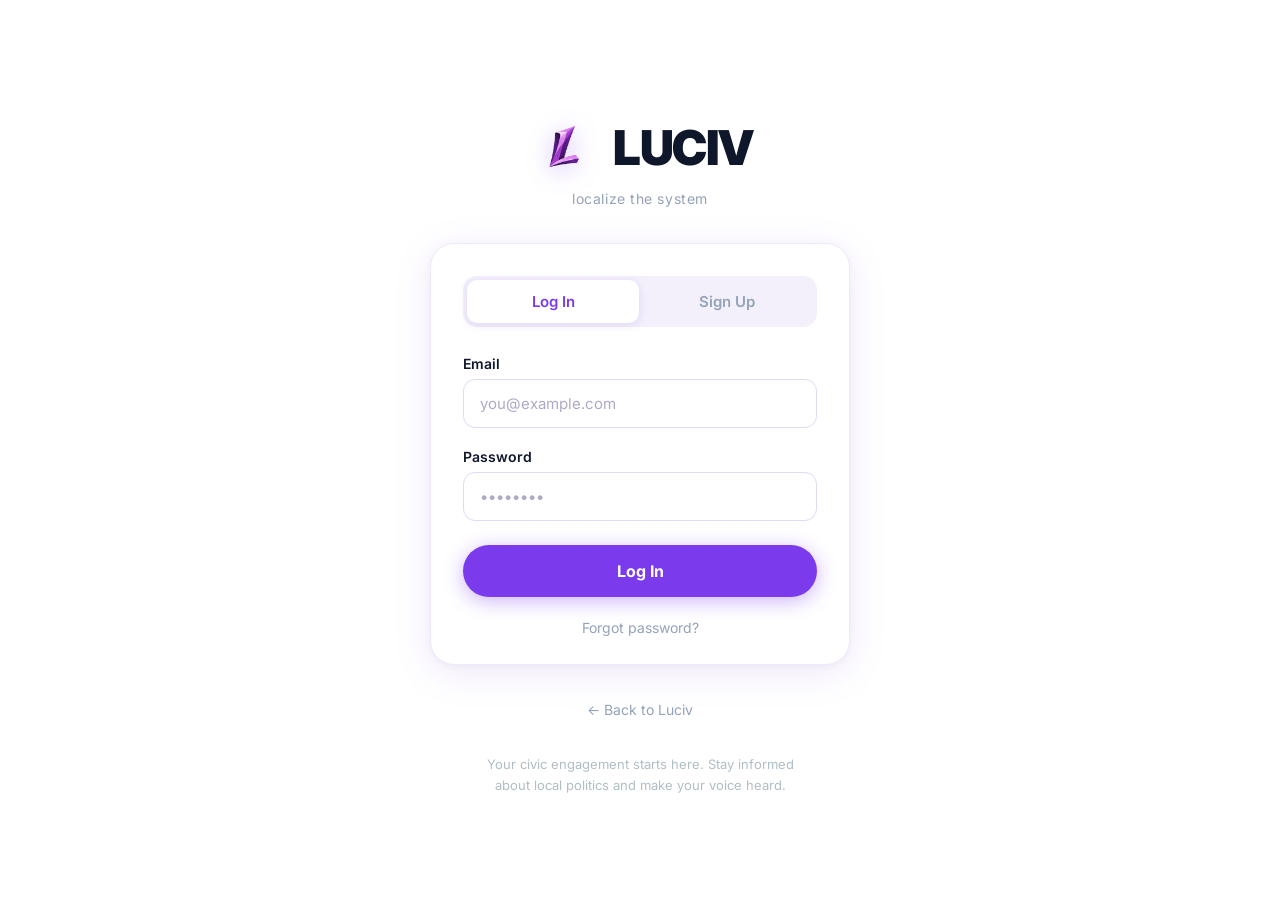
==== login.html @ 431236d1 "Add dedicated login page from Figma, remove confetti - New login.html: Figma-matched design with lar" ====
<!DOCTYPE html>
<html lang="en">
<head>
  <meta charset="UTF-8">
  <meta name="viewport" content="width=device-width, initial-scale=1.0">
  <title>Luciv — Log In</title>
  <link rel="preconnect" href="https://fonts.googleapis.com">
  <link href="https://fonts.googleapis.com/css2?family=Inter:wght@300;400;500;600;700;800;900&display=swap" rel="stylesheet">
  <style>
    *, *::before, *::after { box-sizing: border-box; margin: 0; padding: 0; }

    body {
      font-family: 'Inter', -apple-system, sans-serif;
      background: #ffffff;
      color: #0f172a;
      min-height: 100vh;
      display: flex;
      flex-direction: column;
      align-items: center;
      justify-content: center;
      padding: 48px 16px 40px;
    }

    .login-wrapper {
      width: 100%;
      max-width: 420px;
      display: flex;
      flex-direction: column;
      align-items: center;
      gap: 36px;
    }

    /* ── LOGO ── */
    .login-logo {
      display: flex;
      flex-direction: column;
      align-items: center;
      gap: 6px;
    }
    .login-logo-row {
      display: flex;
      align-items: center;
      gap: 14px;
    }
    .login-logo-img {
      height: 72px;
      width: auto;
      filter: drop-shadow(0 4px 12px rgba(124,58,237,0.3));
    }
    .login-logo-name {
      font-size: 48px;
      font-weight: 900;
      color: #0f172a;
      letter-spacing: -1.5px;
      line-height: 1;
    }
    .login-logo-tag {
      font-size: 14px;
      color: #94a3b8;
      letter-spacing: 0.04em;
      text-align: center;
    }

    /* ── CARD ── */
    .login-card {
      width: 100%;
      background: #ffffff;
      border-radius: 24px;
      padding: 32px 32px 28px;
      border: 1.5px solid #ede9fe;
      box-shadow:
        0 8px 40px rgba(109,40,217,0.10),
        0 2px 8px rgba(0,0,0,0.04);
    }

    /* ── TABS ── */
    .auth-tabs {
      display: flex;
      width: 100%;
      background: #f3f0fb;
      border-radius: 14px;
      padding: 4px;
      margin-bottom: 28px;
      gap: 2px;
    }
    .auth-tab {
      flex: 1;
      padding: 12px 0;
      border: none;
      border-radius: 10px;
      background: transparent;
      font-size: 15px;
      font-weight: 600;
      color: #94a3b8;
      cursor: pointer;
      transition: all .18s;
      font-family: 'Inter', sans-serif;
    }
    .auth-tab.active {
      background: #ffffff;
      color: #7C3AED;
      box-shadow: 0 2px 10px rgba(109,40,217,0.13);
    }

    /* ── FORM ── */
    .auth-form {
      display: flex;
      flex-direction: column;
      gap: 20px;
    }
    .auth-form.hidden { display: none; }

    .form-field {
      display: flex;
      flex-direction: column;
      gap: 7px;
    }
    .form-field label {
      font-size: 14px;
      font-weight: 600;
      color: #0f172a;
    }
    .form-field input {
      width: 100%;
      border: 1.5px solid #e2d9f3;
      border-radius: 12px;
      padding: 14px 16px;
      font-size: 15px;
      font-family: 'Inter', sans-serif;
      color: #0f172a;
      background: #fff;
      outline: none;
      transition: border-color 0.15s, box-shadow 0.15s;
    }
    .form-field input::placeholder { color: #b0a8c8; }
    .form-field input:focus {
      border-color: #7C3AED;
      box-shadow: 0 0 0 3px rgba(124,58,237,0.12);
    }

    /* ── BUTTON ── */
    .auth-btn {
      width: 100%;
      padding: 16px;
      border: none;
      border-radius: 99px;
      background: #7C3AED;
      color: #ffffff;
      font-size: 16px;
      font-weight: 700;
      cursor: pointer;
      font-family: 'Inter', sans-serif;
      box-shadow: 0 4px 20px rgba(124,58,237,0.38);
      transition: opacity 0.15s, transform 0.1s, box-shadow 0.15s;
      margin-top: 4px;
    }
    .auth-btn:hover {
      opacity: 0.93;
      box-shadow: 0 6px 28px rgba(124,58,237,0.45);
    }
    .auth-btn:active { transform: scale(0.98); }

    /* ── FORGOT / LINKS ── */
    .forgot-link {
      text-align: center;
      font-size: 14px;
      color: #94a3b8;
      cursor: pointer;
      background: none;
      border: none;
      font-family: 'Inter', sans-serif;
      padding: 0;
      margin-top: 2px;
      transition: color 0.15s;
    }
    .forgot-link:hover { color: #7C3AED; }

    /* ── BACK LINK ── */
    .back-link {
      font-size: 14px;
      color: #94a3b8;
      text-decoration: none;
      transition: color 0.15s;
    }
    .back-link:hover { color: #7C3AED; }

    /* ── TAGLINE ── */
    .login-tagline {
      text-align: center;
      font-size: 13px;
      color: #b0bec5;
      line-height: 1.65;
      max-width: 320px;
    }

    /* ── SUCCESS STATE ── */
    .success-state {
      display: flex;
      flex-direction: column;
      align-items: center;
      gap: 16px;
      padding: 16px 0 8px;
      text-align: center;
    }
    .success-icon {
      width: 60px; height: 60px;
      background: #7C3AED;
      border-radius: 50%;
      display: flex; align-items: center; justify-content: center;
      font-size: 26px; color: white;
      box-shadow: 0 4px 20px rgba(124,58,237,0.35);
    }
    .success-msg {
      font-size: 16px;
      font-weight: 600;
      color: #0f172a;
      line-height: 1.4;
    }
    .success-cta {
      font-size: 14px;
      color: #7C3AED;
      font-weight: 600;
      text-decoration: none;
      margin-top: 4px;
    }
    .success-cta:hover { text-decoration: underline; }

    @media (max-width: 480px) {
      .login-logo-name { font-size: 38px; }
      .login-logo-img  { height: 56px; }
      .login-card { padding: 28px 20px 24px; }
    }
  </style>
</head>
<body>

  <div class="login-wrapper">

    <!-- Logo -->
    <div class="login-logo">
      <div class="login-logo-row">
        <img src="logo.png" alt="Luciv" class="login-logo-img">
        <span class="login-logo-name">LUCIV</span>
      </div>
      <span class="login-logo-tag">localize the system</span>
    </div>

    <!-- Card -->
    <div class="login-card" id="login-card">

      <!-- Tab switcher -->
      <div class="auth-tabs">
        <button class="auth-tab active" id="tab-login" onclick="switchTab('login')">Log In</button>
        <button class="auth-tab" id="tab-signup" onclick="switchTab('signup')">Sign Up</button>
      </div>

      <!-- Log In form -->
      <div id="form-login" class="auth-form">
        <div class="form-field">
          <label for="login-email">Email</label>
          <input type="email" id="login-email" placeholder="you@example.com" autocomplete="email">
        </div>
        <div class="form-field">
          <label for="login-password">Password</label>
          <input type="password" id="login-password" placeholder="••••••••" autocomplete="current-password"
                 onkeydown="if(event.key==='Enter') handleLogin()">
        </div>
        <button class="auth-btn" onclick="handleLogin()">Log In</button>
        <button class="forgot-link">Forgot password?</button>
      </div>

      <!-- Sign Up form -->
      <div id="form-signup" class="auth-form hidden">
        <div class="form-field">
          <label for="signup-name">Name</label>
          <input type="text" id="signup-name" placeholder="Your name" autocomplete="name">
        </div>
        <div class="form-field">
          <label for="signup-email">Email</label>
          <input type="email" id="signup-email" placeholder="you@example.com" autocomplete="email">
        </div>
        <div class="form-field">
          <label for="signup-password">Password</label>
          <input type="password" id="signup-password" placeholder="••••••••" autocomplete="new-password"
                 onkeydown="if(event.key==='Enter') handleSignup()">
        </div>
        <button class="auth-btn" onclick="handleSignup()">Sign Up</button>
      </div>

    </div>

    <a href="/" class="back-link">← Back to Luciv</a>

    <p class="login-tagline">Your civic engagement starts here. Stay informed about local politics and make your voice heard.</p>

  </div>

  <script>
    // Auto-switch to Sign Up if URL hash says so
    if (location.hash === '#signup') switchTab('signup');

    function switchTab(tab) {
      document.getElementById('tab-login').classList.toggle('active', tab === 'login');
      document.getElementById('tab-signup').classList.toggle('active', tab === 'signup');
      document.getElementById('form-login').classList.toggle('hidden', tab !== 'login');
      document.getElementById('form-signup').classList.toggle('hidden', tab !== 'signup');
    }

    function handleLogin() {
      const email = document.getElementById('login-email').value.trim();
      const pass  = document.getElementById('login-password').value;
      if (!email || !pass) return;
      showSuccess('Welcome back! Account features coming soon.');
    }

    function handleSignup() {
      const name  = document.getElementById('signup-name').value.trim();
      const email = document.getElementById('signup-email').value.trim();
      const pass  = document.getElementById('signup-password').value;
      if (!name || !email || !pass) return;
      showSuccess(`Thanks, ${name}! We’ll be in touch.`);
    }

    function showSuccess(msg) {
      document.getElementById('login-card').innerHTML = `
        <div class="success-state">
          <div class="success-icon">✓</div>
          <p class="success-msg">${msg}</p>
          <a href="/" class="success-cta">Start browsing →</a>
        </div>`;
    }
  </script>

</body>
</html>
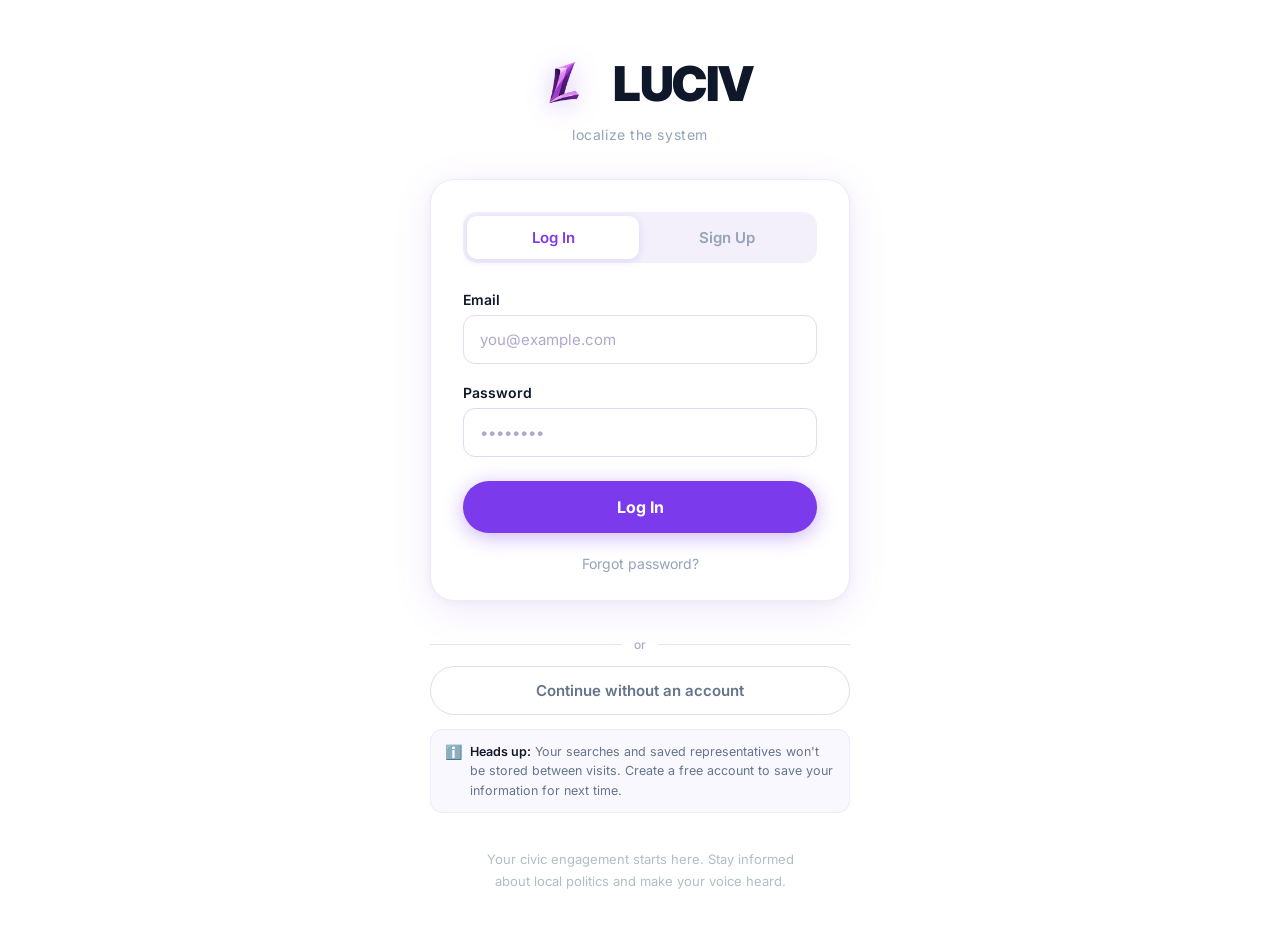
==== commit aee10f9a: "Add guest bypass with data-loss notice on login page Co-Authored-By: Claude Sonnet 4.6 <noreply@anth" ====
--- a/login.html
+++ b/login.html
@@ -183,6 +183,79 @@
       transition: color 0.15s;
     }
     .back-link:hover { color: #7C3AED; }
+
+    /* ── GUEST BYPASS ── */
+    .guest-section {
+      width: 100%;
+      display: flex;
+      flex-direction: column;
+      align-items: center;
+      gap: 14px;
+    }
+    .guest-divider {
+      display: flex;
+      align-items: center;
+      gap: 12px;
+      width: 100%;
+    }
+    .guest-divider::before,
+    .guest-divider::after {
+      content: '';
+      flex: 1;
+      height: 1px;
+      background: #e8e0ff;
+    }
+    .guest-divider span {
+      font-size: 12px;
+      color: #b0a8c8;
+      font-weight: 500;
+      white-space: nowrap;
+    }
+    .guest-btn {
+      width: 100%;
+      padding: 14px;
+      border-radius: 99px;
+      border: 1.5px solid #e2d9f3;
+      background: transparent;
+      color: #64748b;
+      font-size: 15px;
+      font-weight: 600;
+      cursor: pointer;
+      font-family: 'Inter', sans-serif;
+      transition: border-color 0.15s, color 0.15s, background 0.15s;
+      text-decoration: none;
+      display: block;
+      text-align: center;
+    }
+    .guest-btn:hover {
+      border-color: #7C3AED;
+      color: #7C3AED;
+      background: #faf8ff;
+    }
+    .guest-notice {
+      display: flex;
+      align-items: flex-start;
+      gap: 8px;
+      background: #faf8ff;
+      border: 1px solid #ede9fe;
+      border-radius: 12px;
+      padding: 12px 14px;
+      width: 100%;
+    }
+    .guest-notice-icon {
+      font-size: 14px;
+      flex-shrink: 0;
+      margin-top: 1px;
+    }
+    .guest-notice-text {
+      font-size: 12.5px;
+      color: #64748b;
+      line-height: 1.55;
+    }
+    .guest-notice-text strong {
+      color: #0f172a;
+      font-weight: 600;
+    }
 
     /* ── TAGLINE ── */
     .login-tagline {
@@ -289,7 +362,20 @@
 
     </div>
 
-    <a href="/" class="back-link">← Back to Luciv</a>
+    <!-- Guest bypass -->
+    <div class="guest-section">
+      <div class="guest-divider"><span>or</span></div>
+
+      <a href="/" class="guest-btn">Continue without an account</a>
+
+      <div class="guest-notice">
+        <span class="guest-notice-icon">ℹ️</span>
+        <p class="guest-notice-text">
+          <strong>Heads up:</strong> Your searches and saved representatives won't be stored between visits.
+          Create a free account to save your information for next time.
+        </p>
+      </div>
+    </div>
 
     <p class="login-tagline">Your civic engagement starts here. Stay informed about local politics and make your voice heard.</p>
 
